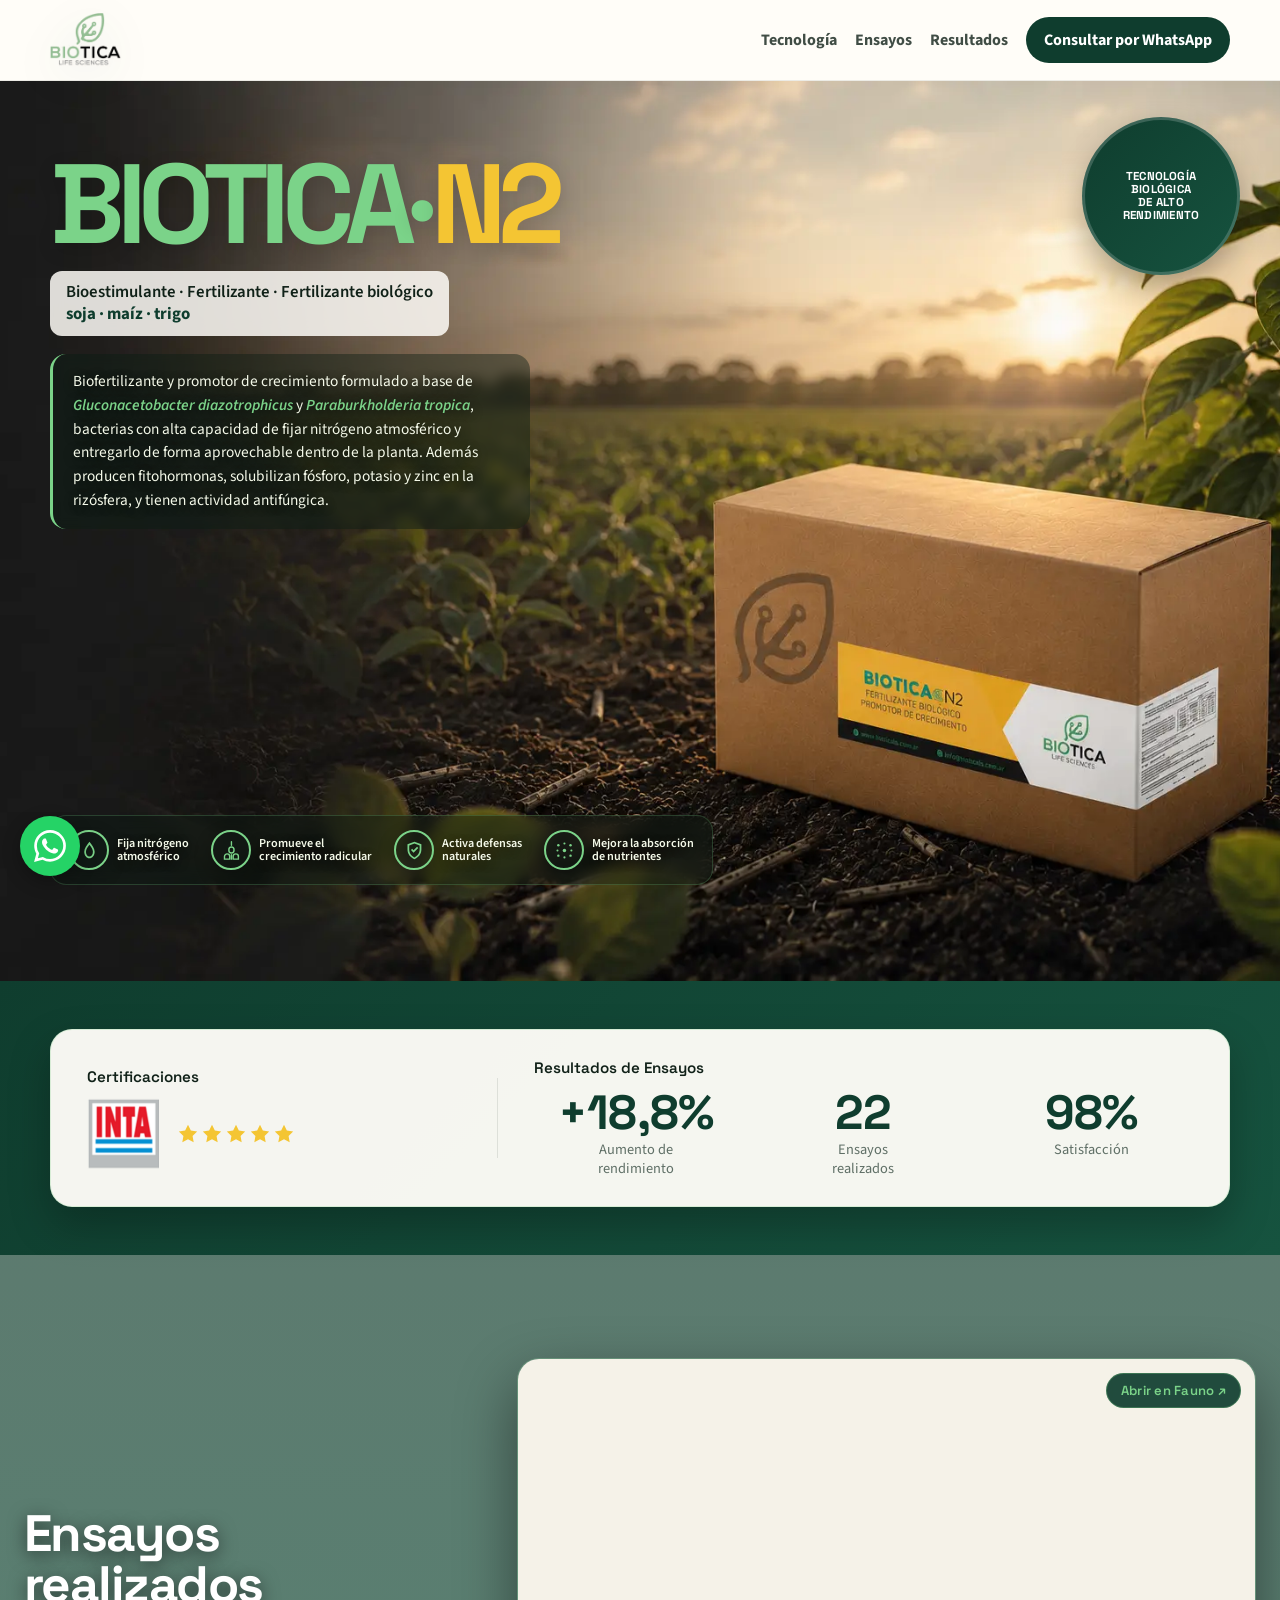
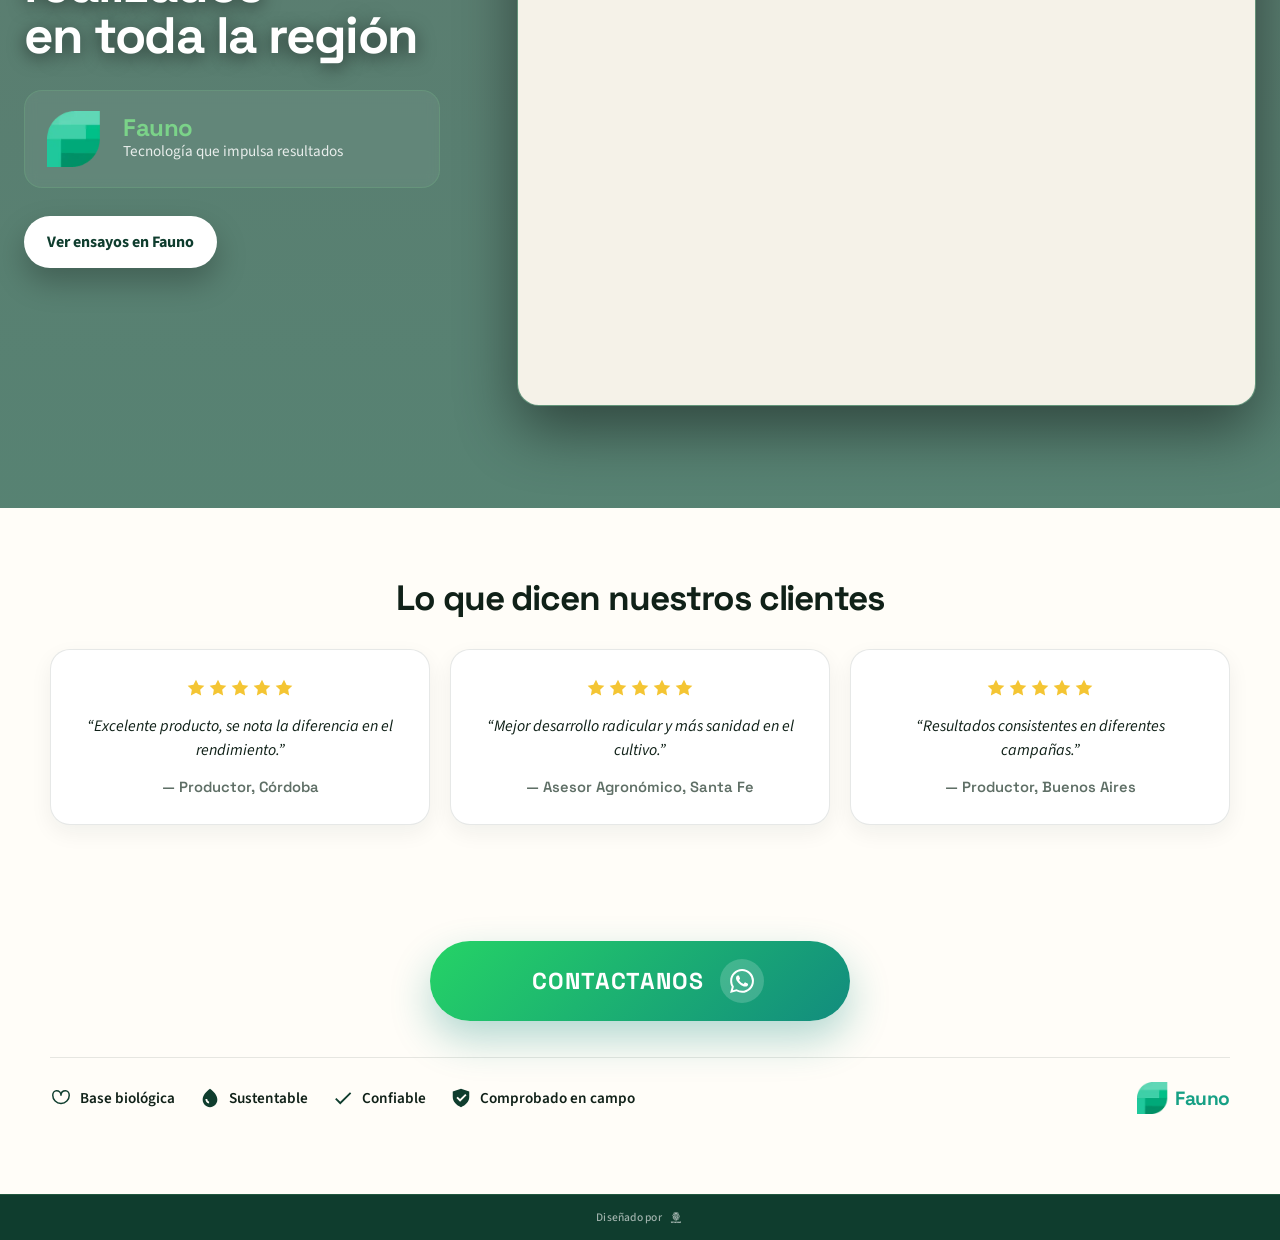
==== para-fauno/index.html @ 64ff9074 "add para-fauno: archivos listos para subir a apps/fenix-web/public/" ====
<!DOCTYPE html>
<html lang="es-AR">
<head>
  <meta charset="UTF-8" />
  <meta name="viewport" content="width=device-width, initial-scale=1, viewport-fit=cover" />
  <meta name="robots" content="index,follow" />
  <meta name="description" content="Biotica desarrolla bioinsumos para una agricultura sustentable. Conocé BIOTICA N2, su tecnología, formas de aplicación y cómo solicitar información según tu zona." />
  <meta name="theme-color" content="#0f3d2e" />
  <meta name="color-scheme" content="light" />
  <meta property="og:type" content="website" />
  <meta property="og:title" content="BIOTICA N2 | Biotica" />
  <meta property="og:description" content="Tecnología biológica basada en bacterias endófitas para mejorar la eficiencia de nitrógeno y el estado agronómico general de los cultivos." />
  <meta property="og:url" content="https://biotican2.com.ar/" />
  <meta property="og:site_name" content="Biotica" />
  <meta name="twitter:card" content="summary_large_image" />
  <title>BIOTICA N2 | Biotica</title>
  <link rel="canonical" href="https://biotican2.com.ar/" />
  <link rel="icon" href="BIOTICA.avif" type="image/avif" />
  <link rel="apple-touch-icon" href="BIOTICA.avif" />
  <link rel="preconnect" href="https://fonts.googleapis.com" />
  <link rel="preconnect" href="https://fonts.gstatic.com" crossorigin />
  <link href="https://fonts.googleapis.com/css2?family=Space+Grotesk:wght@500;700&family=Source+Sans+3:wght@400;600;700&display=swap" rel="stylesheet" />
  <link rel="stylesheet" href="assets/styles.css" />
  <script>
    window.BIOTICALS_TRACKING = {
      gtmId: "GTM-K7FF77QW",
      ga4Id: "G-HL3B2DJ2JB",
      googleAdsId: "",
      adsLeadLabel: "",
      whatsappNumber: "5491153358229"
    };
  </script>
  <script type="application/ld+json">
  {
    "@context": "https://schema.org",
    "@type": "Product",
    "name": "BIOTICA N2",
    "brand": { "@type": "Brand", "name": "Biotica" },
    "category": "Bioinsumo / Biofertilizante",
    "description": "Tecnología biológica basada en bacterias endófitas con capacidad de fijar nitrógeno atmosférico y mejorar el estado agronómico general de los cultivos.",
    "url": "https://biotican2.com.ar/",
    "manufacturer": { "@type": "Organization", "name": "Biotica", "url": "https://www.bioticals.com.ar/" }
  }
  </script>
</head>
<body>
  <header class="site-header">
    <div class="wrap topbar">
      <a class="brand" href="#top" aria-label="Biotica">
        <img class="brand-logo" src="BIOTICA.avif" alt="Biotica" />
      </a>
      <nav class="nav">
        <a href="#metricas">Tecnología</a>
        <a href="#ensayos-mapa">Ensayos</a>
        <a href="#resenas">Resultados</a>
        <a href="https://wa.me/5491153358229?text=Hola%20Biotica%2C%20quiero%20informaci%C3%B3n%20comercial%20de%20BIOTICA%20N2." class="nav-cta" target="_blank" rel="noopener" data-track-click="header_cta">Consultar por WhatsApp</a>
      </nav>
    </div>
  </header>

  <main id="top">

    <!-- ── 1. HERO — Producto ── -->
    <section class="hero" aria-label="BIOTICA N2">
      <span class="hero-badge" aria-hidden="true">
        <span class="hero-badge-text">Tecnología<br/>biológica<br/>de alto<br/>rendimiento</span>
      </span>
      <div class="wrap hero-overlay">
        <div class="hero-intro">
          <h1 class="hero-title"><span>BIOTICA</span><i aria-hidden="true">·</i><strong>N2</strong></h1>
          <p class="hero-tagline">Bioestimulante · Fertilizante · Fertilizante biológico<br/><span>soja · maíz · trigo</span></p>
          <p class="hero-desc">Biofertilizante y promotor de crecimiento formulado a base de <em>Gluconacetobacter diazotrophicus</em> y <em>Paraburkholderia tropica</em>, bacterias con alta capacidad de fijar nitrógeno atmosférico y entregarlo de forma aprovechable dentro de la planta. Además producen fitohormonas, solubilizan fósforo, potasio y zinc en la rizósfera, y tienen actividad antifúngica.</p>
        </div>
        <div class="hero-value-list" aria-label="Beneficios principales de BIOTICA N2">
          <div class="hero-value-item">
            <span class="hero-value-icon" aria-hidden="true">
              <svg viewBox="0 0 24 24" role="img" focusable="false">
                <path d="M12 2C9 6 6 9.5 6 13.5 6 17.6 8.7 21 12 21s6-3.4 6-7.5C18 9.5 15 6 12 2Zm0 17c-2.2 0-4-2-4-5.5C8 11 9.4 8.6 12 5.4c2.6 3.2 4 5.6 4 8.1 0 3.5-1.8 5.5-4 5.5Z"/>
              </svg>
            </span>
            <span>Fija nitrógeno<br/>atmosférico</span>
          </div>
          <div class="hero-value-item">
            <span class="hero-value-icon" aria-hidden="true">
              <svg viewBox="0 0 24 24" role="img" focusable="false">
                <path d="M12 2v4M12 8c-2 0-3 1.5-3 3.5S10 15 12 15s3-1.5 3-3.5S14 8 12 8Zm-5 8c-1.6 0-3 1.4-3 3v3h6v-3c0-1.6-1.4-3-3-3Zm10 0c-1.6 0-3 1.4-3 3v3h6v-3c0-1.6-1.4-3-3-3Zm-5 1v5" stroke="currentColor" stroke-width="1.6" stroke-linecap="round" fill="none"/>
              </svg>
            </span>
            <span>Promueve el<br/>crecimiento radicular</span>
          </div>
          <div class="hero-value-item">
            <span class="hero-value-icon" aria-hidden="true">
              <svg viewBox="0 0 24 24" role="img" focusable="false">
                <path d="M12 2 4 5v6c0 5 3.4 9.4 8 11 4.6-1.6 8-6 8-11V5l-8-3Zm0 2.1 6 2.3v4.6c0 3.9-2.5 7.6-6 9-3.5-1.4-6-5.1-6-9V6.4l6-2.3Zm-1 10.5-3-3 1.4-1.4 1.6 1.6 4-4 1.4 1.4-5.4 5.4Z"/>
              </svg>
            </span>
            <span>Activa defensas<br/>naturales</span>
          </div>
          <div class="hero-value-item">
            <span class="hero-value-icon" aria-hidden="true">
              <svg viewBox="0 0 24 24" role="img" focusable="false">
                <circle cx="12" cy="12" r="2" fill="currentColor"/>
                <circle cx="5" cy="6" r="1.4" fill="currentColor"/>
                <circle cx="19" cy="6" r="1.4" fill="currentColor"/>
                <circle cx="5" cy="18" r="1.4" fill="currentColor"/>
                <circle cx="19" cy="18" r="1.4" fill="currentColor"/>
                <circle cx="12" cy="4" r="1.2" fill="currentColor"/>
                <circle cx="12" cy="20" r="1.2" fill="currentColor"/>
                <circle cx="4" cy="12" r="1.2" fill="currentColor"/>
                <circle cx="20" cy="12" r="1.2" fill="currentColor"/>
              </svg>
            </span>
            <span>Mejora la absorción<br/>de nutrientes</span>
          </div>
        </div>
      </div>
    </section>

    <!-- ── 2. TRUST BAND — Certificaciones + Resultados ── -->
    <section id="metricas" class="trust-band-section">
      <div class="wrap">
        <div class="trust-band">
          <div class="trust-cert">
            <span class="trust-label">Certificaciones</span>
            <div class="trust-cert-row">
              <img class="trust-logo-inta" src="inta_logo.png" alt="INTA" width="88" height="88" />
              <span class="trust-stars" aria-label="5 estrellas">
                <svg viewBox="0 0 24 24" aria-hidden="true"><path d="M12 2l3.09 6.26L22 9.27l-5 4.87 1.18 6.88L12 17.77 5.82 21l1.18-6.88-5-4.87 6.91-1.01L12 2z"/></svg>
                <svg viewBox="0 0 24 24" aria-hidden="true"><path d="M12 2l3.09 6.26L22 9.27l-5 4.87 1.18 6.88L12 17.77 5.82 21l1.18-6.88-5-4.87 6.91-1.01L12 2z"/></svg>
                <svg viewBox="0 0 24 24" aria-hidden="true"><path d="M12 2l3.09 6.26L22 9.27l-5 4.87 1.18 6.88L12 17.77 5.82 21l1.18-6.88-5-4.87 6.91-1.01L12 2z"/></svg>
                <svg viewBox="0 0 24 24" aria-hidden="true"><path d="M12 2l3.09 6.26L22 9.27l-5 4.87 1.18 6.88L12 17.77 5.82 21l1.18-6.88-5-4.87 6.91-1.01L12 2z"/></svg>
                <svg viewBox="0 0 24 24" aria-hidden="true"><path d="M12 2l3.09 6.26L22 9.27l-5 4.87 1.18 6.88L12 17.77 5.82 21l1.18-6.88-5-4.87 6.91-1.01L12 2z"/></svg>
              </span>
            </div>
          </div>
          <div class="trust-divider" aria-hidden="true"></div>
          <div class="trust-results">
            <span class="trust-label">Resultados de Ensayos</span>
            <div class="trust-stats">
              <div class="trust-stat">
                <strong class="trust-stat-num">+18,8%</strong>
                <span class="trust-stat-desc">Aumento de<br/>rendimiento</span>
              </div>
              <div class="trust-stat">
                <strong class="trust-stat-num">22</strong>
                <span class="trust-stat-desc">Ensayos<br/>realizados</span>
              </div>
              <div class="trust-stat">
                <strong class="trust-stat-num">98%</strong>
                <span class="trust-stat-desc">Satisfacción</span>
              </div>
            </div>
          </div>
        </div>
      </div>
    </section>

    <!-- ── 3. ENSAYOS CON MAPA ── -->
    <section id="ensayos-mapa" class="section section-dark ensayos-section">
      <div class="wrap ensayos-layout">
        <div class="ensayos-copy">
          <h2 class="ensayos-headline">Ensayos realizados<br/>en toda la región</h2>
          <div class="fauno-block">
            <img class="fauno-logo-img" src="fauno_logo.webp" alt="Fauno" />
            <div class="fauno-block-text">
              <span class="fauno-text">Fauno</span>
              <p class="fauno-caption">Tecnología que impulsa resultados</p>
            </div>
          </div>
          <a href="https://fauno.ai/ensayos/?company=Biotica" class="button button-white" target="_blank" rel="noopener" data-track-click="map_fauno_cta">
            Ver ensayos en Fauno
          </a>
        </div>

        <div class="fauno-embed-wrap" aria-label="Mapa interactivo de ensayos verificados en Fauno">
          <iframe
            src="https://fauno.ai/ensayos/?company=Biotica"
            title="Ensayos verificados de Biotica en Fauno"
            loading="lazy"
            referrerpolicy="no-referrer-when-downgrade"
            allow="geolocation; clipboard-write"
          ></iframe>
          <a href="https://fauno.ai/ensayos/?company=Biotica" target="_blank" rel="noopener" class="fauno-embed-link" data-track-click="fauno_embed_open">Abrir en Fauno ↗</a>
        </div>
      </div>
    </section>

    <!-- ── 4. RESEÑAS ── -->
    <section id="resenas" class="section reviews-section">
      <div class="wrap">
        <div class="section-intro">
          <h2>Lo que dicen nuestros clientes</h2>
        </div>
        <div class="reviews-grid">
          <article class="review-card">
            <div class="review-stars" aria-label="5 estrellas">
              <svg viewBox="0 0 24 24" aria-hidden="true"><path d="M12 2l3.09 6.26L22 9.27l-5 4.87 1.18 6.88L12 17.77 5.82 21l1.18-6.88-5-4.87 6.91-1.01L12 2z"/></svg>
              <svg viewBox="0 0 24 24" aria-hidden="true"><path d="M12 2l3.09 6.26L22 9.27l-5 4.87 1.18 6.88L12 17.77 5.82 21l1.18-6.88-5-4.87 6.91-1.01L12 2z"/></svg>
              <svg viewBox="0 0 24 24" aria-hidden="true"><path d="M12 2l3.09 6.26L22 9.27l-5 4.87 1.18 6.88L12 17.77 5.82 21l1.18-6.88-5-4.87 6.91-1.01L12 2z"/></svg>
              <svg viewBox="0 0 24 24" aria-hidden="true"><path d="M12 2l3.09 6.26L22 9.27l-5 4.87 1.18 6.88L12 17.77 5.82 21l1.18-6.88-5-4.87 6.91-1.01L12 2z"/></svg>
              <svg viewBox="0 0 24 24" aria-hidden="true"><path d="M12 2l3.09 6.26L22 9.27l-5 4.87 1.18 6.88L12 17.77 5.82 21l1.18-6.88-5-4.87 6.91-1.01L12 2z"/></svg>
            </div>
            <p class="review-quote">“Excelente producto, se nota la diferencia en el rendimiento.”</p>
            <footer class="review-author">— Productor, Córdoba</footer>
          </article>
          <article class="review-card">
            <div class="review-stars" aria-label="5 estrellas">
              <svg viewBox="0 0 24 24" aria-hidden="true"><path d="M12 2l3.09 6.26L22 9.27l-5 4.87 1.18 6.88L12 17.77 5.82 21l1.18-6.88-5-4.87 6.91-1.01L12 2z"/></svg>
              <svg viewBox="0 0 24 24" aria-hidden="true"><path d="M12 2l3.09 6.26L22 9.27l-5 4.87 1.18 6.88L12 17.77 5.82 21l1.18-6.88-5-4.87 6.91-1.01L12 2z"/></svg>
              <svg viewBox="0 0 24 24" aria-hidden="true"><path d="M12 2l3.09 6.26L22 9.27l-5 4.87 1.18 6.88L12 17.77 5.82 21l1.18-6.88-5-4.87 6.91-1.01L12 2z"/></svg>
              <svg viewBox="0 0 24 24" aria-hidden="true"><path d="M12 2l3.09 6.26L22 9.27l-5 4.87 1.18 6.88L12 17.77 5.82 21l1.18-6.88-5-4.87 6.91-1.01L12 2z"/></svg>
              <svg viewBox="0 0 24 24" aria-hidden="true"><path d="M12 2l3.09 6.26L22 9.27l-5 4.87 1.18 6.88L12 17.77 5.82 21l1.18-6.88-5-4.87 6.91-1.01L12 2z"/></svg>
            </div>
            <p class="review-quote">“Mejor desarrollo radicular y más sanidad en el cultivo.”</p>
            <footer class="review-author">— Asesor Agronómico, Santa Fe</footer>
          </article>
          <article class="review-card">
            <div class="review-stars" aria-label="5 estrellas">
              <svg viewBox="0 0 24 24" aria-hidden="true"><path d="M12 2l3.09 6.26L22 9.27l-5 4.87 1.18 6.88L12 17.77 5.82 21l1.18-6.88-5-4.87 6.91-1.01L12 2z"/></svg>
              <svg viewBox="0 0 24 24" aria-hidden="true"><path d="M12 2l3.09 6.26L22 9.27l-5 4.87 1.18 6.88L12 17.77 5.82 21l1.18-6.88-5-4.87 6.91-1.01L12 2z"/></svg>
              <svg viewBox="0 0 24 24" aria-hidden="true"><path d="M12 2l3.09 6.26L22 9.27l-5 4.87 1.18 6.88L12 17.77 5.82 21l1.18-6.88-5-4.87 6.91-1.01L12 2z"/></svg>
              <svg viewBox="0 0 24 24" aria-hidden="true"><path d="M12 2l3.09 6.26L22 9.27l-5 4.87 1.18 6.88L12 17.77 5.82 21l1.18-6.88-5-4.87 6.91-1.01L12 2z"/></svg>
              <svg viewBox="0 0 24 24" aria-hidden="true"><path d="M12 2l3.09 6.26L22 9.27l-5 4.87 1.18 6.88L12 17.77 5.82 21l1.18-6.88-5-4.87 6.91-1.01L12 2z"/></svg>
            </div>
            <p class="review-quote">“Resultados consistentes en diferentes campañas.”</p>
            <footer class="review-author">— Productor, Buenos Aires</footer>
          </article>
        </div>
      </div>
    </section>

    <!-- ── 5. CTA + Trust Footer ── -->
    <section class="section contact-section">
      <div class="wrap contact-inner">
        <a href="https://wa.me/5491153358229?text=Hola%20Biotica%2C%20quiero%20informaci%C3%B3n%20comercial%20de%20BIOTICA%20N2." class="button-contactanos" target="_blank" rel="noopener" data-track-click="footer_wa_cta">
          <span>CONTACTANOS</span>
          <span class="button-wa-circle" aria-hidden="true">
            <svg xmlns="http://www.w3.org/2000/svg" viewBox="0 0 24 24"><path d="M17.472 14.382c-.297-.149-1.758-.867-2.03-.967-.273-.099-.471-.148-.67.15-.197.297-.767.966-.94 1.164-.173.199-.347.223-.644.075-.297-.15-1.255-.463-2.39-1.475-.883-.788-1.48-1.761-1.653-2.059-.173-.297-.018-.458.13-.606.134-.133.298-.347.446-.52.149-.174.198-.298.298-.497.099-.198.05-.371-.025-.52-.075-.149-.669-1.612-.916-2.207-.242-.579-.487-.5-.669-.51-.173-.008-.371-.01-.57-.01-.198 0-.52.074-.792.372-.272.297-1.04 1.016-1.04 2.479 0 1.462 1.065 2.875 1.213 3.074.149.198 2.096 3.2 5.077 4.487.709.306 1.262.489 1.694.625.712.227 1.36.195 1.871.118.571-.085 1.758-.719 2.006-1.413.248-.694.248-1.289.173-1.413-.074-.124-.272-.198-.57-.347m-5.421 7.403h-.004a9.87 9.87 0 01-5.031-1.378l-.361-.214-3.741.982.998-3.648-.235-.374a9.86 9.86 0 01-1.51-5.26c.001-5.45 4.436-9.884 9.888-9.884 2.64 0 5.122 1.03 6.988 2.898a9.825 9.825 0 012.893 6.994c-.003 5.45-4.437 9.884-9.885 9.884m8.413-18.297A11.815 11.815 0 0012.05 0C5.495 0 .16 5.335.157 11.892c0 2.096.547 4.142 1.588 5.945L.057 24l6.305-1.654a11.882 11.882 0 005.683 1.448h.005c6.554 0 11.89-5.335 11.893-11.893a11.821 11.821 0 00-3.48-8.413Z"/></svg>
          </span>
        </a>
        <div class="trust-tags-row">
          <div class="trust-tag">
            <svg viewBox="0 0 24 24" aria-hidden="true"><path d="M17 4c-3 0-5 2-5 5 0-3-2-5-5-5-2 0-4 2-4 5 0 5 4 9 9 9s9-4 9-9c0-3-2-5-4-5Z" fill="none" stroke="currentColor" stroke-width="1.6" stroke-linejoin="round"/></svg>
            <span>Base biológica</span>
          </div>
          <div class="trust-tag">
            <svg viewBox="0 0 24 24" aria-hidden="true"><path d="M12 2C8 5 4 9 4 14c0 4.4 3.6 8 8 8s8-3.6 8-8c0-5-4-9-8-12Zm-1 16c-2.5-.5-4-2.5-4-5h2c0 1.5 1 2.5 2 3v2Z" fill="currentColor"/></svg>
            <span>Sustentable</span>
          </div>
          <div class="trust-tag">
            <svg viewBox="0 0 24 24" aria-hidden="true"><path d="M9 16.2 4.8 12l-1.4 1.4L9 19 21 7l-1.4-1.4L9 16.2Z" fill="currentColor"/></svg>
            <span>Confiable</span>
          </div>
          <div class="trust-tag">
            <svg viewBox="0 0 24 24" aria-hidden="true"><path d="M12 2 3 5v6c0 5 4 9 9 11 5-2 9-6 9-11V5l-9-3Zm-1 14-4-4 1.4-1.4 2.6 2.6 5.6-5.6L18 9l-7 7Z" fill="currentColor"/></svg>
            <span>Comprobado en campo</span>
          </div>
          <a href="https://fauno.ai/ensayos/?company=Biotica" class="trust-fauno" target="_blank" rel="noopener" aria-label="Fauno">
            <img src="fauno_logo.webp" alt="Fauno" />
            <span>Fauno</span>
          </a>
        </div>
      </div>
    </section>

  </main>

  <footer class="site-footer">
    <div class="wrap site-footer-inner">
      <a class="footer-credit" href="https://umanoai.com.ar" target="_blank" rel="noopener" data-track-click="footer_umanoai_credit">
        <span class="footer-credit-text">Diseñado por</span>
        <img src="umanoai.png" alt="UmanoAI" class="footer-credit-logo" />
      </a>
    </div>
  </footer>

  <a class="sticky-mobile-cta" href="https://wa.me/5491153358229?text=Hola%20Biotica%2C%20quiero%20informaci%C3%B3n%20comercial%20de%20BIOTICA%20N2." target="_blank" rel="noopener" data-track-click="sticky_mobile_cta">
    <svg xmlns="http://www.w3.org/2000/svg" viewBox="0 0 24 24" aria-hidden="true"><path d="M17.472 14.382c-.297-.149-1.758-.867-2.03-.967-.273-.099-.471-.148-.67.15-.197.297-.767.966-.94 1.164-.173.199-.347.223-.644.075-.297-.15-1.255-.463-2.39-1.475-.883-.788-1.48-1.761-1.653-2.059-.173-.297-.018-.458.13-.606.134-.133.298-.347.446-.52.149-.174.198-.298.298-.497.099-.198.05-.371-.025-.52-.075-.149-.669-1.612-.916-2.207-.242-.579-.487-.5-.669-.51-.173-.008-.371-.01-.57-.01-.198 0-.52.074-.792.372-.272.297-1.04 1.016-1.04 2.479 0 1.462 1.065 2.875 1.213 3.074.149.198 2.096 3.2 5.077 4.487.709.306 1.262.489 1.694.625.712.227 1.36.195 1.871.118.571-.085 1.758-.719 2.006-1.413.248-.694.248-1.289.173-1.413-.074-.124-.272-.198-.57-.347m-5.421 7.403h-.004a9.87 9.87 0 01-5.031-1.378l-.361-.214-3.741.982.998-3.648-.235-.374a9.86 9.86 0 01-1.51-5.26c.001-5.45 4.436-9.884 9.888-9.884 2.64 0 5.122 1.03 6.988 2.898a9.825 9.825 0 012.893 6.994c-.003 5.45-4.437 9.884-9.885 9.884m8.413-18.297A11.815 11.815 0 0012.05 0C5.495 0 .16 5.335.157 11.892c0 2.096.547 4.142 1.588 5.945L.057 24l6.305-1.654a11.882 11.882 0 005.683 1.448h.005c6.554 0 11.89-5.335 11.893-11.893a11.821 11.821 0 00-3.48-8.413Z"/></svg>
    Consultar por WhatsApp
  </a>

  <a class="wa-bubble" href="https://wa.me/5491153358229?text=Hola%20Biotica%2C%20quiero%20informaci%C3%B3n%20comercial%20de%20BIOTICA%20N2." target="_blank" rel="noopener" aria-label="Contactar por WhatsApp" data-track-click="floating_whatsapp_cta">
    <svg xmlns="http://www.w3.org/2000/svg" viewBox="0 0 24 24" aria-hidden="true"><path d="M17.472 14.382c-.297-.149-1.758-.867-2.03-.967-.273-.099-.471-.148-.67.15-.197.297-.767.966-.94 1.164-.173.199-.347.223-.644.075-.297-.15-1.255-.463-2.39-1.475-.883-.788-1.48-1.761-1.653-2.059-.173-.297-.018-.458.13-.606.134-.133.298-.347.446-.52.149-.174.198-.298.298-.497.099-.198.05-.371-.025-.52-.075-.149-.669-1.612-.916-2.207-.242-.579-.487-.5-.669-.51-.173-.008-.371-.01-.57-.01-.198 0-.52.074-.792.372-.272.297-1.04 1.016-1.04 2.479 0 1.462 1.065 2.875 1.213 3.074.149.198 2.096 3.2 5.077 4.487.709.306 1.262.489 1.694.625.712.227 1.36.195 1.871.118.571-.085 1.758-.719 2.006-1.413.248-.694.248-1.289.173-1.413-.074-.124-.272-.198-.57-.347m-5.421 7.403h-.004a9.87 9.87 0 01-5.031-1.378l-.361-.214-3.741.982.998-3.648-.235-.374a9.86 9.86 0 01-1.51-5.26c.001-5.45 4.436-9.884 9.888-9.884 2.64 0 5.122 1.03 6.988 2.898a9.825 9.825 0 012.893 6.994c-.003 5.45-4.437 9.884-9.885 9.884m8.413-18.297A11.815 11.815 0 0012.05 0C5.495 0 .16 5.335.157 11.892c0 2.096.547 4.142 1.588 5.945L.057 24l6.305-1.654a11.882 11.882 0 005.683 1.448h.005c6.554 0 11.89-5.335 11.893-11.893a11.821 11.821 0 00-3.48-8.413Z"/></svg>
  </a>

  <script src="assets/site.js"></script>
</body>
</html>
---- para-fauno/assets/styles.css ----
:root {
  --forest: #0f3d2e;
  --forest-soft: #16533f;
  --mint: #7bd389;
  --mint-soft: #dff6df;
  --ink: #102118;
  --muted: #5f6f66;
  --sand: #f5f2e8;
  --paper: #fffdf8;
  --line: rgba(16, 33, 24, 0.1);
  --shadow: 0 20px 60px rgba(12, 42, 28, 0.14);
  --radius: 24px;
  --max: 1180px;
}

* {
  box-sizing: border-box;
}

html {
  scroll-behavior: smooth;
}

body {
  margin: 0;
  color: var(--ink);
  font-family: "Source Sans 3", system-ui, sans-serif;
  background: var(--paper);
}

a {
  color: inherit;
  text-decoration: none;
}

.wrap {
  width: min(calc(100% - 32px), var(--max));
  margin: 0 auto;
}

.site-header {
  position: sticky;
  top: 0;
  z-index: 50;
  backdrop-filter: blur(18px);
  background: rgba(255, 253, 248, 0.82);
  border-bottom: 1px solid rgba(16, 33, 24, 0.08);
}

.topbar {
  min-height: 80px;
  display: flex;
  align-items: center;
  justify-content: space-between;
  gap: 24px;
}

.brand {
  display: inline-flex;
  align-items: center;
  flex-shrink: 0;
}

.brand-logo {
  display: block;
  width: auto;
  height: 54px;
  object-fit: contain;
  filter: drop-shadow(0 10px 22px rgba(15, 61, 46, 0.14));
}

.nav {
  display: flex;
  align-items: center;
  gap: 18px;
  font-weight: 700;
}

.nav a {
  color: rgba(16, 33, 24, 0.8);
}

.nav-cta {
  padding: 12px 18px;
  border-radius: 999px;
  background: var(--forest);
  color: white !important;
}

.hero {
  min-height: 100svh;
  background: url("../fondo.webp") center center / cover no-repeat;
  position: relative;
  display: flex;
  align-items: stretch;
  overflow: hidden;
}

.hero-overlay {
  min-height: inherit;
  display: flex;
  flex-direction: column;
  justify-content: space-between;
  gap: clamp(28px, 5vw, 56px);
  padding-block: clamp(34px, 7vw, 76px) clamp(48px, 8vw, 96px);
}

.hero-intro {
  max-width: 640px;
  display: flex;
  flex-direction: column;
  gap: 18px;
}

.hero-tagline {
  margin: 0;
  color: var(--ink);
  font: 600 1.05rem "Source Sans 3", sans-serif;
  background: rgba(255, 253, 248, 0.85);
  padding: 10px 16px;
  border-radius: 12px;
  align-self: flex-start;
  backdrop-filter: blur(8px);
  line-height: 1.35;
}

.hero-tagline span {
  font-weight: 700;
  color: var(--forest);
}

.hero-desc {
  margin: 0;
  color: #f4f9e9;
  font-size: clamp(0.95rem, 1.2vw, 1.05rem);
  line-height: 1.55;
  text-shadow: 0 2px 10px rgba(0, 0, 0, 0.55);
  max-width: 60ch;
  background: rgba(10, 29, 20, 0.42);
  padding: 16px 20px;
  border-radius: 16px;
  border-left: 3px solid var(--mint);
  backdrop-filter: blur(6px);
}

.hero-desc em {
  color: var(--mint);
  font-style: italic;
  font-weight: 600;
}

.hero-badge {
  position: absolute;
  top: clamp(16px, 4vw, 36px);
  right: clamp(16px, 4vw, 40px);
  z-index: 5;
  display: inline-grid;
  place-items: center;
  width: clamp(110px, 13vw, 158px);
  height: clamp(110px, 13vw, 158px);
  border-radius: 999px;
  background: linear-gradient(135deg, var(--forest) 0%, var(--forest-soft) 100%);
  color: white;
  box-shadow: 0 14px 30px rgba(0, 0, 0, 0.3), inset 0 0 0 3px rgba(255, 255, 255, 0.18);
  text-align: center;
  font: 700 clamp(0.7rem, 0.9vw, 0.88rem) "Space Grotesk", sans-serif;
  line-height: 1.15;
  letter-spacing: 0.02em;
  text-transform: uppercase;
  padding: 12px;
}

.hero-badge-text { display: inline-block; }

.hero-title {
  margin: 0;
  max-width: none;
  font-size: clamp(3rem, 8.8vw, 8.8rem);
  line-height: 0.85;
  letter-spacing: -0.075em;
  text-transform: uppercase;
  text-shadow: 0 6px 20px rgba(0, 0, 0, 0.16);
}

.hero-title span {
  color: var(--mint);
}

.hero-title i {
  color: var(--mint);
  font-style: normal;
  margin-inline: 0.02em 0.04em;
}

.hero-title strong {
  color: #f4c533;
  font-weight: 700;
}

.hero-value-list {
  display: flex;
  flex-wrap: wrap;
  gap: clamp(12px, 2vw, 22px);
  align-items: center;
  background: rgba(10, 29, 20, 0.34);
  padding: 14px 18px;
  border-radius: 16px;
  backdrop-filter: blur(8px);
  border: 1px solid rgba(123, 211, 137, 0.22);
  align-self: flex-start;
  max-width: 100%;
}

.hero-value-item {
  display: inline-flex;
  align-items: center;
  gap: 8px;
  color: #f4f9e9;
  font-size: clamp(0.74rem, 0.95vw, 0.92rem);
  font-weight: 600;
  line-height: 1.1;
  text-shadow: 0 3px 12px rgba(0, 0, 0, 0.38);
}

.hero-value-icon {
  width: clamp(30px, 3.2vw, 40px);
  height: clamp(30px, 3.2vw, 40px);
  display: inline-grid;
  place-items: center;
  flex: 0 0 auto;
  border: 2px solid var(--mint);
  border-radius: 999px;
  color: var(--mint);
  background: rgba(10, 29, 20, 0.2);
  box-shadow: 0 6px 18px rgba(0, 0, 0, 0.22);
}

.hero-value-icon svg {
  width: 58%;
  height: 58%;
  fill: currentColor;
}

.hero-grid {
  display: grid;
  grid-template-columns: minmax(0, 1.15fr) minmax(320px, 0.85fr);
  gap: 28px;
  align-items: start;
}

.hero-copy,
.info-card,
.step-card,
.feature-panel,
.thank-you-card {
  border: 1px solid var(--line);
  box-shadow: var(--shadow);
}

.hero-copy {
  padding: 34px;
  border-radius: 36px;
  background:
    linear-gradient(180deg, rgba(255, 255, 255, 0.9), rgba(255, 249, 235, 0.98)),
    linear-gradient(135deg, rgba(123, 211, 137, 0.16), transparent 45%);
}

.eyebrow,
.mini-kicker,
.card-badge {
  display: inline-flex;
  align-items: center;
  gap: 8px;
  font-size: 0.78rem;
  font-weight: 700;
  text-transform: uppercase;
  letter-spacing: 0.12em;
}

.eyebrow,
.mini-kicker {
  color: var(--forest-soft);
}

.card-badge {
  color: #193c2e;
  background: var(--mint-soft);
  padding: 8px 12px;
  border-radius: 999px;
}

h1,
h2,
h3 {
  margin: 0;
  font-family: "Space Grotesk", system-ui, sans-serif;
  letter-spacing: -0.03em;
}

h1 {
  margin-top: 18px;
  font-size: clamp(2.6rem, 7vw, 5.4rem);
  line-height: 0.95;
  max-width: 12ch;
}

h1 span {
  color: var(--forest-soft);
}

.hero-lead,
.section-intro p,
.info-card p,
.feature-panel p,
.step-card p,
.faq-list p,
.thank-you-card p {
  color: var(--muted);
  line-height: 1.55;
  font-size: 1.05rem;
}

.hero-lead {
  margin: 22px 0 0;
  max-width: 58ch;
  font-size: 1.18rem;
}

.hero-proof {
  display: grid;
  grid-template-columns: repeat(3, minmax(0, 1fr));
  gap: 14px;
  margin: 28px 0;
}

.hero-proof div {
  padding: 18px;
  border-radius: 24px;
  background: rgba(255, 255, 255, 0.7);
  border: 1px solid rgba(16, 33, 24, 0.08);
}

.hero-proof strong {
  display: block;
  margin-bottom: 6px;
  font: 700 1.6rem "Space Grotesk", sans-serif;
}

.hero-proof span {
  color: var(--muted);
  font-size: 0.95rem;
  line-height: 1.35;
}

.hero-actions,
.cta-band-actions {
  display: flex;
  flex-wrap: wrap;
  gap: 14px;
}

.button {
  display: inline-flex;
  align-items: center;
  justify-content: center;
  min-height: 52px;
  padding: 0 22px;
  border-radius: 999px;
  border: 1px solid transparent;
  font-weight: 700;
  font-size: 1rem;
  transition: transform 0.16s ease, box-shadow 0.16s ease, background 0.16s ease;
}

.button:hover,
.sticky-mobile-cta:hover {
  transform: translateY(-1px);
}

.button-primary {
  background: var(--forest);
  color: white;
  box-shadow: 0 12px 30px rgba(15, 61, 46, 0.22);
}

.button-secondary {
  background: rgba(255, 255, 255, 0.72);
  border-color: rgba(16, 33, 24, 0.14);
}

.button-block {
  width: 100%;
}

.hero-bullets,
.check-list {
  margin: 22px 0 0;
  padding: 0;
  list-style: none;
  display: grid;
  gap: 10px;
}

.hero-bullets li,
.check-list li {
  position: relative;
  padding-left: 28px;
  color: var(--muted);
  line-height: 1.45;
}

.hero-bullets li::before,
.check-list li::before {
  content: "";
  position: absolute;
  left: 0;
  top: 0.5em;
  width: 11px;
  height: 11px;
  border-radius: 999px;
  background: var(--mint);
  box-shadow: 0 0 0 6px rgba(123, 211, 137, 0.18);
}

.hero-features {
  display: grid;
  grid-template-columns: repeat(4, minmax(0, 1fr));
  gap: 14px;
  margin-top: 28px;
}

.hero-feature {
  display: flex;
  flex-direction: column;
  align-items: center;
  gap: 10px;
  padding: 18px 14px;
  border-radius: 22px;
  background: rgba(255, 255, 255, 0.78);
  border: 1px solid rgba(16, 33, 24, 0.08);
  text-align: center;
  font-size: 0.9rem;
  font-weight: 600;
  color: var(--ink);
  backdrop-filter: blur(8px);
}

.hero-feature-icon {
  width: 48px;
  height: 48px;
  border-radius: 50%;
  background: var(--mint-soft);
  display: flex;
  align-items: center;
  justify-content: center;
  flex-shrink: 0;
}

.hero-feature-icon svg {
  width: 24px;
  height: 24px;
  fill: var(--forest);
}


.feature-product-image {
  width: 100%;
  max-width: 180px;
  display: block;
  margin: 0 0 16px;
  object-fit: contain;
  filter: drop-shadow(0 16px 24px rgba(15, 61, 46, 0.16));
}

.hero-subtitle {
  margin: 10px 0 0;
  font-size: 1.05rem;
  color: var(--muted);
  line-height: 1.5;
}

.hero-wa-panel {
  position: sticky;
  top: 104px;
  padding: 28px 24px 24px;
  border-radius: 32px;
  background: rgba(255, 255, 255, 0.82);
  backdrop-filter: blur(12px);
  color: var(--ink);
  border: 1px solid rgba(255, 255, 255, 0.7);
  box-shadow: 0 20px 60px rgba(12, 42, 28, 0.14);
  display: flex;
  flex-direction: column;
  align-items: center;
  text-align: center;
  gap: 0;
}

.tech-badge {
  display: flex;
  flex-direction: column;
  align-items: center;
  justify-content: center;
  gap: 2px;
  width: 96px;
  height: 96px;
  border-radius: 50%;
  background: var(--forest);
  color: white;
  font-family: "Space Grotesk", sans-serif;
  font-size: 0.6rem;
  font-weight: 700;
  letter-spacing: 0.06em;
  text-transform: uppercase;
  text-align: center;
  padding: 10px;
  margin-left: auto;
  align-self: flex-end;
  box-shadow: 0 4px 16px rgba(15, 61, 46, 0.35);
}

.tech-badge svg {
  width: 18px;
  height: 18px;
  fill: var(--mint);
  margin-bottom: 3px;
}

.wa-panel-product-img {
  display: block;
  width: 200px;
  margin: 10px auto 18px;
  object-fit: contain;
  filter: drop-shadow(0 20px 30px rgba(15, 61, 46, 0.22));
}

.button-wa {
  background: #25D366;
  color: white !important;
  box-shadow: 0 12px 30px rgba(37, 211, 102, 0.35);
  gap: 10px;
}

.button-wa svg {
  width: 20px;
  height: 20px;
  fill: white;
  flex-shrink: 0;
}

.button-wa:hover {
  background: #1ebe5a;
}

.wa-bubble {
  position: fixed;
  left: 20px;
  bottom: 24px;
  z-index: 1000;
  width: 60px;
  height: 60px;
  background: #25D366;
  border-radius: 50%;
  display: flex;
  align-items: center;
  justify-content: center;
  box-shadow: 0 6px 18px rgba(0, 0, 0, 0.3);
  transition: transform 0.15s;
}

.wa-bubble:hover {
  transform: scale(1.07);
}

.wa-bubble svg {
  width: 32px;
  height: 32px;
  fill: white;
}

.logos-strip {
  padding: 14px 0 28px;
}

.logos-grid {
  display: grid;
  grid-template-columns: repeat(4, minmax(0, 1fr));
  gap: 12px;
}

.logos-grid span {
  display: grid;
  place-items: center;
  min-height: 82px;
  padding: 14px 18px;
  text-align: center;
  background: rgba(255, 255, 255, 0.72);
  border: 1px solid var(--line);
  border-radius: 22px;
  color: var(--muted);
  font-weight: 700;
}

.validation-grid {
  display: grid;
  grid-template-columns: minmax(0, 1fr) minmax(320px, 0.92fr);
  gap: 24px;
  align-items: center;
}

.validation-copy,
.validation-media {
  padding: 26px;
  border-radius: 30px;
  background: rgba(255, 255, 255, 0.84);
  border: 1px solid var(--line);
  box-shadow: var(--shadow);
}

.validation-copy h2 {
  margin-top: 12px;
  font-size: clamp(2rem, 3.8vw, 3rem);
  line-height: 1;
}

.validation-copy p {
  color: var(--muted);
  line-height: 1.55;
  font-size: 1.08rem;
}

.validation-shot {
  width: 100%;
  display: block;
  border-radius: 22px;
  border: 1px solid rgba(16, 33, 24, 0.08);
}

.validation-shot-link {
  display: block;
}

.validation-mini-cards {
  margin-top: 16px;
  display: grid;
  gap: 12px;
}

.validation-mini-card {
  display: grid;
  grid-template-columns: 64px minmax(0, 1fr);
  gap: 14px;
  align-items: center;
  padding: 16px;
  border-radius: 22px;
  background: linear-gradient(180deg, rgba(15, 61, 46, 0.08), rgba(123, 211, 137, 0.14));
  color: inherit;
  text-decoration: none;
  border: 1px solid transparent;
  transition: border-color 0.2s ease, transform 0.2s ease;
}

.validation-mini-card:hover {
  border-color: rgba(15, 61, 46, 0.24);
  transform: translateY(-1px);
}

.validation-mini-card img {
  width: 64px;
  height: 64px;
  object-fit: contain;
  border-radius: 16px;
  background: white;
  padding: 8px;
}

.validation-mini-card strong {
  display: block;
  font-family: "Space Grotesk", system-ui, sans-serif;
  margin-bottom: 4px;
}

.validation-mini-card span {
  color: var(--muted);
  line-height: 1.4;
}

.section {
  padding: 72px 0;
}

.section-alt {
  background: rgba(255, 255, 255, 0.55);
  border-block: 1px solid rgba(16, 33, 24, 0.08);
}

.section-dark {
  background: linear-gradient(180deg, #103426 0%, #0f2d22 100%);
  color: white;
}

.section-dark .eyebrow,
.section-dark h2,
.section-dark summary {
  color: white;
}

.section-dark .faq-list p,
.section-dark .section-intro p {
  color: rgba(255, 255, 255, 0.74);
}

.section-intro {
  max-width: 760px;
  margin: 0 auto 34px;
  text-align: center;
}

.section-intro-left {
  text-align: left;
  margin-left: 0;
}

.section-intro h2 {
  margin-top: 12px;
  font-size: clamp(2rem, 4vw, 3.35rem);
  line-height: 1;
}

.cards-grid,
.process-grid {
  display: grid;
  grid-template-columns: repeat(4, minmax(0, 1fr));
  gap: 18px;
}

.info-card,
.step-card,
.feature-panel {
  padding: 24px;
  border-radius: 26px;
  background: rgba(255, 255, 255, 0.82);
}

.info-card h3,
.step-card h3,
.feature-panel h3 {
  margin-bottom: 10px;
  font-size: 1.35rem;
}

.feature-layout {
  display: grid;
  grid-template-columns: minmax(0, 1.1fr) minmax(300px, 0.9fr);
  gap: 22px;
  align-items: center;
}

.process-grid {
  align-items: start;
}

.step-card span {
  display: inline-grid;
  place-items: center;
  width: 42px;
  height: 42px;
  border-radius: 14px;
  background: var(--mint-soft);
  color: var(--forest);
  font-family: "Space Grotesk", sans-serif;
  font-weight: 700;
  margin-bottom: 14px;
}

.faq-wrap {
  display: grid;
  gap: 24px;
}

.faq-list {
  display: grid;
  gap: 12px;
}

.faq-list details {
  padding: 20px 22px;
  border-radius: 20px;
  border: 1px solid rgba(255, 255, 255, 0.1);
  background: rgba(255, 255, 255, 0.04);
}

.faq-list summary {
  cursor: pointer;
  font: 700 1.08rem "Space Grotesk", sans-serif;
}

.faq-list p {
  margin: 12px 0 0;
}

.cta-band {
  padding-bottom: 112px;
}

.cta-band-inner {
  display: flex;
  align-items: center;
  justify-content: space-between;
  gap: 24px;
  padding: 32px;
  border-radius: 30px;
  background: linear-gradient(135deg, rgba(15, 61, 46, 0.92), rgba(123, 211, 137, 0.92));
  color: white;
  box-shadow: var(--shadow);
}

.cta-band-inner h2 {
  margin-top: 10px;
  max-width: 17ch;
  font-size: clamp(1.9rem, 3.4vw, 3.1rem);
  line-height: 0.98;
}

.sticky-mobile-cta {
  display: none;
}

.thank-you-body {
  min-height: 100vh;
  display: grid;
  place-items: center;
}

.thank-you-shell {
  width: min(calc(100% - 32px), 760px);
}

.thank-you-card {
  padding: 36px;
  border-radius: 36px;
  background: rgba(255, 255, 255, 0.9);
}

.thank-you-card h1 {
  margin: 12px 0 16px;
  max-width: none;
  font-size: clamp(2rem, 5vw, 3.8rem);
}

/* ── Ensayos / Argentina map ── */

.ensayos-section {
  padding-block: clamp(72px, 8vw, 120px);
  background:
    linear-gradient(180deg, rgba(15, 61, 46, 0.68) 0%, rgba(22, 83, 63, 0.72) 100%),
    url("../maiz.webp") center center / cover no-repeat fixed;
}

.ensayos-layout {
  width: min(calc(100% - 48px), 1500px);
  display: grid;
  grid-template-columns: minmax(300px, 0.72fr) minmax(620px, 1.28fr);
  gap: clamp(44px, 6vw, 92px);
  align-items: center;
}

.ensayos-copy {
  max-width: 720px;
}

.ensayos-copy h2 {
  margin-top: 12px;
  font-size: clamp(2rem, 4vw, 3.2rem);
  line-height: 1;
}

.ensayos-copy > p {
  margin: 18px 0 28px;
  color: rgba(255,255,255,0.74);
  max-width: 52ch;
  font-size: 1.05rem;
  line-height: 1.55;
}

.link-mint {
  color: var(--mint);
  text-decoration: underline;
  text-underline-offset: 3px;
  text-decoration-color: rgba(123,211,137,0.35);
}

.ensayos-stats {
  display: grid;
  grid-template-columns: repeat(4, minmax(0, 1fr));
  gap: 10px;
  margin-bottom: 26px;
}

.ensayos-stats div {
  padding: 14px 10px;
  border-radius: 16px;
  background: rgba(255,255,255,0.05);
  border: 1px solid rgba(255,255,255,0.1);
  text-align: center;
}

.ensayos-stats strong {
  display: block;
  font: 700 1.75rem "Space Grotesk", sans-serif;
  color: var(--mint);
  line-height: 1;
  margin-bottom: 5px;
}

.ensayos-stats span {
  color: rgba(255,255,255,0.55);
  font-size: 0.82rem;
  text-transform: uppercase;
  letter-spacing: 0.06em;
}

.ensayos-legend-row {
  display: flex;
  align-items: center;
  gap: 6px;
  margin: 0 0 26px;
  font-size: 0.88rem;
  color: rgba(255,255,255,0.55);
}

.dot-sample {
  display: inline-block;
  width: 9px;
  height: 9px;
  border-radius: 50%;
  background: rgba(123,211,137,0.45);
  flex-shrink: 0;
}

.dot-sample-active {
  background: var(--mint);
  box-shadow: 0 0 0 3px rgba(123,211,137,0.2);
}

.button-mint {
  background: var(--mint);
  color: var(--ink);
  font-weight: 700;
}

.button-mint:hover { background: #68c977; transform: translateY(-1px); }

.button-white {
  background: #ffffff;
  color: var(--forest);
  font-weight: 700;
  box-shadow: 0 14px 30px rgba(0, 0, 0, 0.25);
}

.button-white:hover {
  background: var(--paper);
  color: var(--forest-soft);
  transform: translateY(-1px);
  box-shadow: 0 18px 36px rgba(0, 0, 0, 0.32);
}

.ensayos-map-wrap {
  position: relative;
  display: flex;
  justify-content: center;
  align-items: center;
}

.fauno-embed-wrap {
  position: relative;
  width: 100%;
  height: clamp(620px, 72vh, 980px);
  min-height: 620px;
  border-radius: 22px;
  overflow: hidden;
  border: 1px solid rgba(123, 211, 137, 0.2);
  background: rgba(255, 255, 255, 0.04);
  box-shadow: 0 24px 60px rgba(0, 0, 0, 0.45);
}

.fauno-embed-wrap iframe {
  position: absolute;
  inset: 0;
  width: 100%;
  height: 100%;
  border: 0;
  background: #f5f2e8;
}

.fauno-embed-link {
  position: absolute;
  top: 14px;
  right: 14px;
  z-index: 3;
  display: inline-flex;
  align-items: center;
  gap: 6px;
  padding: 8px 14px;
  border-radius: 999px;
  background: rgba(15, 61, 46, 0.92);
  color: var(--mint);
  font: 600 0.82rem "Space Grotesk", sans-serif;
  letter-spacing: 0.02em;
  backdrop-filter: blur(8px);
  border: 1px solid rgba(123, 211, 137, 0.3);
}

.fauno-embed-link:hover {
  background: rgba(15, 61, 46, 1);
  color: white;
}

#argentina-svg {
  width: 100%;
  max-width: 300px;
  height: auto;
  filter: drop-shadow(0 24px 48px rgba(0,0,0,0.5));
}

.ar-fill {
  fill: rgba(255,255,255,0.06);
  stroke: rgba(123,211,137,0.28);
  stroke-width: 1.2;
  stroke-linejoin: round;
}

.ar-label {
  fill: rgba(255,255,255,0.2);
  font-family: "Space Grotesk", sans-serif;
  font-size: 9px;
  font-weight: 600;
  pointer-events: none;
  user-select: none;
}

.ar-dot {
  fill: rgba(123,211,137,0.7);
  cursor: pointer;
  transition: fill 0.15s ease;
  outline: none;
}

.ar-dot:hover, .ar-dot:focus-visible { fill: #fff; }

.ar-dot-active {
  fill: var(--mint);
  animation: dot-pulse 2.4s ease-in-out infinite;
}

@keyframes dot-pulse {
  0%, 100% { filter: drop-shadow(0 0 3px rgba(123,211,137,0.7)); }
  50% { filter: drop-shadow(0 0 10px rgba(123,211,137,1)); }
}

.map-tooltip {
  position: absolute;
  background: rgba(6,24,14,0.96);
  border: 1px solid rgba(123,211,137,0.3);
  border-radius: 10px;
  padding: 8px 13px;
  font-size: 0.86rem;
  color: white;
  pointer-events: none;
  white-space: nowrap;
  backdrop-filter: blur(12px);
  z-index: 20;
}

.map-tooltip[hidden] { display: none; }

.map-tooltip strong {
  display: block;
  color: var(--mint);
  font-family: "Space Grotesk", sans-serif;
  font-size: 0.9rem;
  margin-bottom: 1px;
}

/* ── end ensayos ── */

/* ── Trust Band (Certificaciones + Resultados) ── */

.trust-band-section {
  background: linear-gradient(135deg, var(--forest) 0%, var(--forest-soft) 100%);
  padding: 48px 0;
}

.trust-band {
  display: grid;
  grid-template-columns: minmax(0, 0.85fr) 1px minmax(0, 1.5fr);
  gap: 36px;
  align-items: center;
  padding: 28px 36px;
  background: rgba(255, 253, 248, 0.96);
  border-radius: 22px;
  border: 1px solid rgba(123, 211, 137, 0.25);
  box-shadow: 0 18px 40px rgba(0, 0, 0, 0.25);
}

.trust-label {
  display: block;
  margin-bottom: 12px;
  font: 600 0.95rem "Space Grotesk", sans-serif;
  color: var(--ink);
}

.trust-cert-row {
  display: flex;
  align-items: center;
  gap: 18px;
  flex-wrap: wrap;
}

.trust-logo-inta {
  width: 72px;
  height: auto;
  display: block;
}

.trust-stars {
  display: inline-flex;
  gap: 2px;
}

.trust-stars svg {
  width: 22px;
  height: 22px;
  fill: #f4c533;
}

.trust-divider {
  width: 1px;
  height: 80px;
  background: var(--line);
  justify-self: center;
}

.trust-stats {
  display: grid;
  grid-template-columns: repeat(3, minmax(0, 1fr));
  gap: 24px;
}

.trust-stat {
  display: flex;
  flex-direction: column;
  align-items: center;
  text-align: center;
  gap: 4px;
}

.trust-stat-num {
  font: 700 clamp(2.1rem, 3.8vw, 3rem) "Space Grotesk", sans-serif;
  color: var(--forest);
  line-height: 1;
  letter-spacing: -0.02em;
}

.trust-stat-desc {
  color: var(--muted);
  font-size: 0.9rem;
  line-height: 1.3;
}

/* ── Fauno block dentro de ensayos ── */

.ensayos-headline {
  font-size: clamp(2rem, 3.6vw, 2.8rem);
  line-height: 1.05;
  margin-bottom: 28px;
  text-shadow: 0 4px 18px rgba(0, 0, 0, 0.55);
}

.fauno-block {
  display: flex;
  align-items: center;
  gap: 20px;
  margin-bottom: 28px;
  padding: 20px 22px;
  background: rgba(255, 255, 255, 0.06);
  border: 1px solid rgba(123, 211, 137, 0.18);
  border-radius: 18px;
  backdrop-filter: blur(6px);
}

.fauno-logo-img {
  width: 56px;
  height: auto;
  flex-shrink: 0;
}

.fauno-block-text {
  display: flex;
  flex-direction: column;
  gap: 2px;
}

.fauno-text {
  font: 700 1.5rem "Space Grotesk", sans-serif;
  color: var(--mint);
  line-height: 1;
  letter-spacing: -0.02em;
}

.fauno-caption {
  margin: 0;
  color: rgba(255, 255, 255, 0.85);
  font-size: 0.95rem;
  line-height: 1.3;
}

/* ── Reseñas (testimonios con estrellas) ── */

.reviews-section {
  background: var(--paper);
}

.reviews-section .section-intro h2 {
  font-size: clamp(1.6rem, 3vw, 2.2rem);
  text-align: center;
  margin: 0;
}

.reviews-grid {
  display: grid;
  grid-template-columns: repeat(3, minmax(0, 1fr));
  gap: 20px;
}

.review-card {
  display: flex;
  flex-direction: column;
  align-items: center;
  text-align: center;
  padding: 28px 24px;
  border-radius: 20px;
  background: #fff;
  border: 1px solid var(--line);
  box-shadow: 0 8px 22px rgba(12, 42, 28, 0.06);
}

.review-stars {
  display: inline-flex;
  gap: 2px;
  margin-bottom: 16px;
}

.review-stars svg {
  width: 20px;
  height: 20px;
  fill: #f4c533;
}

.review-quote {
  margin: 0 0 16px;
  color: var(--ink);
  font-size: 1rem;
  line-height: 1.5;
  font-style: italic;
  flex: 1;
}

.review-author {
  font: 600 0.92rem "Space Grotesk", sans-serif;
  color: var(--muted);
}

/* ── CTA + Trust Tags ── */

.contact-section {
  background: var(--paper);
  padding-block: 44px 80px;
}

.contact-inner {
  display: flex;
  flex-direction: column;
  align-items: center;
  gap: 36px;
}

.button-contactanos {
  display: inline-flex;
  align-items: center;
  gap: 16px;
  padding: 18px 28px 18px 44px;
  border-radius: 999px;
  background: linear-gradient(135deg, #25D366 0%, #128C7E 100%);
  color: white;
  font: 700 clamp(1.1rem, 1.8vw, 1.5rem) "Space Grotesk", sans-serif;
  letter-spacing: 0.04em;
  box-shadow: 0 18px 40px rgba(18, 140, 126, 0.32);
  transition: transform 0.2s ease, box-shadow 0.2s ease;
  min-width: min(420px, 90vw);
  justify-content: center;
}

.button-contactanos:hover {
  transform: translateY(-2px);
  box-shadow: 0 22px 48px rgba(18, 140, 126, 0.5);
}

.button-wa-circle {
  display: inline-grid;
  place-items: center;
  width: 44px;
  height: 44px;
  border-radius: 50%;
  background: rgba(255, 255, 255, 0.18);
  flex-shrink: 0;
}

.button-wa-circle svg {
  width: 24px;
  height: 24px;
  fill: white;
}

.trust-tags-row {
  display: flex;
  align-items: center;
  justify-content: center;
  flex-wrap: wrap;
  gap: 24px;
  padding-top: 24px;
  border-top: 1px solid var(--line);
  width: 100%;
}

.trust-tag {
  display: inline-flex;
  align-items: center;
  gap: 8px;
  color: var(--ink);
  font: 600 0.95rem "Source Sans 3", sans-serif;
}

.trust-tag svg {
  width: 22px;
  height: 22px;
  color: var(--forest);
  flex-shrink: 0;
}

.trust-fauno {
  display: inline-flex;
  align-items: center;
  gap: 6px;
  margin-left: auto;
  color: var(--mint);
}

.trust-fauno img {
  height: 32px;
  width: auto;
}

.trust-fauno span {
  font: 700 1.2rem "Space Grotesk", sans-serif;
  color: #16a085;
  letter-spacing: -0.02em;
}

/* ── Footer (credit UmanoAI) ── */

.site-footer {
  background: var(--forest);
  padding: 14px 0;
  border-top: 1px solid rgba(123, 211, 137, 0.18);
}

.site-footer-inner {
  display: flex;
  justify-content: center;
  align-items: center;
}

.footer-credit {
  display: inline-flex;
  align-items: center;
  gap: 6px;
  color: rgba(255, 255, 255, 0.6);
  font: 500 0.72rem "Source Sans 3", sans-serif;
  letter-spacing: 0.02em;
  transition: color 0.2s ease;
}

.footer-credit:hover {
  color: white;
}

.footer-credit-text {
  white-space: nowrap;
}

.footer-credit-logo {
  height: 16px;
  width: auto;
  display: block;
  filter: brightness(0) invert(1);
  opacity: 0.85;
}

/* ── end new sections ── */

@media (max-width: 1080px) {
  .ensayos-layout {
    width: min(calc(100% - 32px), var(--max));
    grid-template-columns: 1fr;
    gap: 40px;
  }

  .hero-grid,
  .validation-grid,
  .feature-layout,
  .cards-grid,
  .process-grid,
  .logos-grid {
    grid-template-columns: repeat(2, minmax(0, 1fr));
  }

  .hero-wa-panel {
    position: static;
  }

  .cta-band-inner {
    flex-direction: column;
    align-items: flex-start;
  }

  .fauno-embed-wrap {
    min-height: 560px;
    height: 75vh;
  }

  .trust-band {
    grid-template-columns: 1fr;
    gap: 22px;
    padding: 24px;
  }

  .trust-divider {
    width: 100%;
    height: 1px;
  }

  .reviews-grid {
    grid-template-columns: 1fr;
  }

  .hero-badge {
    top: 14px;
    right: 14px;
  }
}

@media (max-width: 760px) {
  .ensayos-stats { grid-template-columns: repeat(2, minmax(0, 1fr)); }

  .fauno-embed-wrap {
    min-height: 480px;
    height: 80vh;
    border-radius: 16px;
  }

  .trust-stats {
    gap: 12px;
  }

  .trust-stat-num {
    font-size: 1.7rem;
  }

  .review-card {
    padding: 22px;
  }

  .trust-tags-row {
    gap: 16px;
  }

  .trust-fauno {
    margin-left: 0;
  }

  .button-contactanos {
    padding: 16px 22px;
    min-width: 0;
    width: 100%;
  }

  .hero-badge {
    width: 86px;
    height: 86px;
    font-size: 0.62rem;
  }

  body {
    background-attachment: scroll;
    background-position: center center;
  }

  .nav a:not(.nav-cta) {
    display: none;
  }

  .brand-logo {
    height: 46px;
  }

  .section {
    padding: 46px 0;
  }

  .hero {
    min-height: 100svh;
    background-position: 58% center;
  }

  .hero-overlay {
    padding-block: 26px 44px;
  }

  .hero-value-list {
    align-items: flex-start;
    flex-direction: column;
    gap: 14px;
  }

  .hero-grid,
  .hero-proof,
  .logos-grid,
  .validation-grid,
  .cards-grid,
  .process-grid,
  .feature-layout {
    grid-template-columns: 1fr;
  }

  .hero-features {
    grid-template-columns: repeat(2, minmax(0, 1fr));
  }

  .hero-copy,
  .hero-wa-panel,
  .cta-band-inner,
  .thank-you-card {
    padding: 24px;
    border-radius: 26px;
  }

  .hero-actions,
  .cta-band-actions {
    flex-direction: column;
  }

  .button {
    width: 100%;
  }

  .sticky-mobile-cta {
    position: fixed;
    left: 16px;
    right: 16px;
    bottom: 16px;
    z-index: 60;
    min-height: 56px;
    display: inline-flex;
    align-items: center;
    justify-content: center;
    gap: 10px;
    border-radius: 999px;
    background: #25D366;
    color: white;
    font-weight: 700;
    box-shadow: 0 18px 32px rgba(37, 211, 102, 0.4);
  }

  .sticky-mobile-cta svg {
    width: 22px;
    height: 22px;
    fill: white;
    flex-shrink: 0;
  }

  .wa-bubble {
    display: none;
  }
}
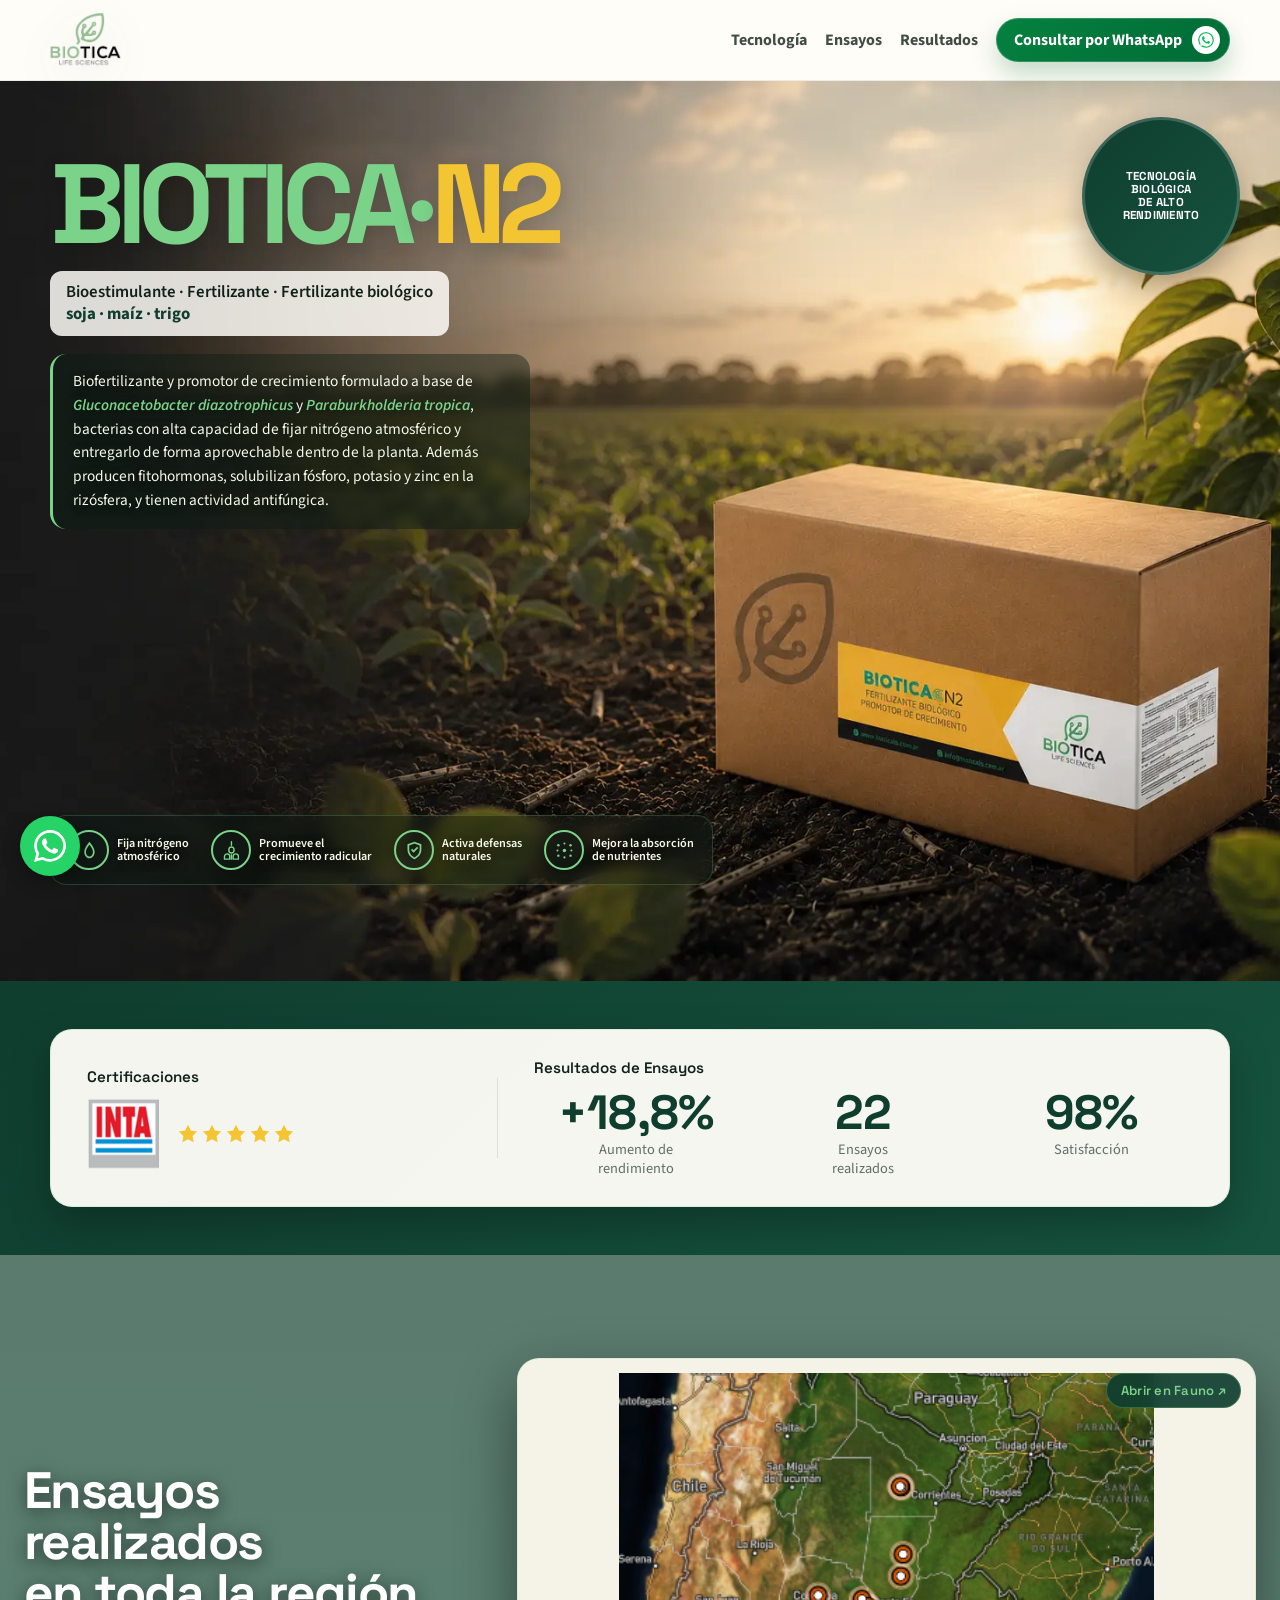
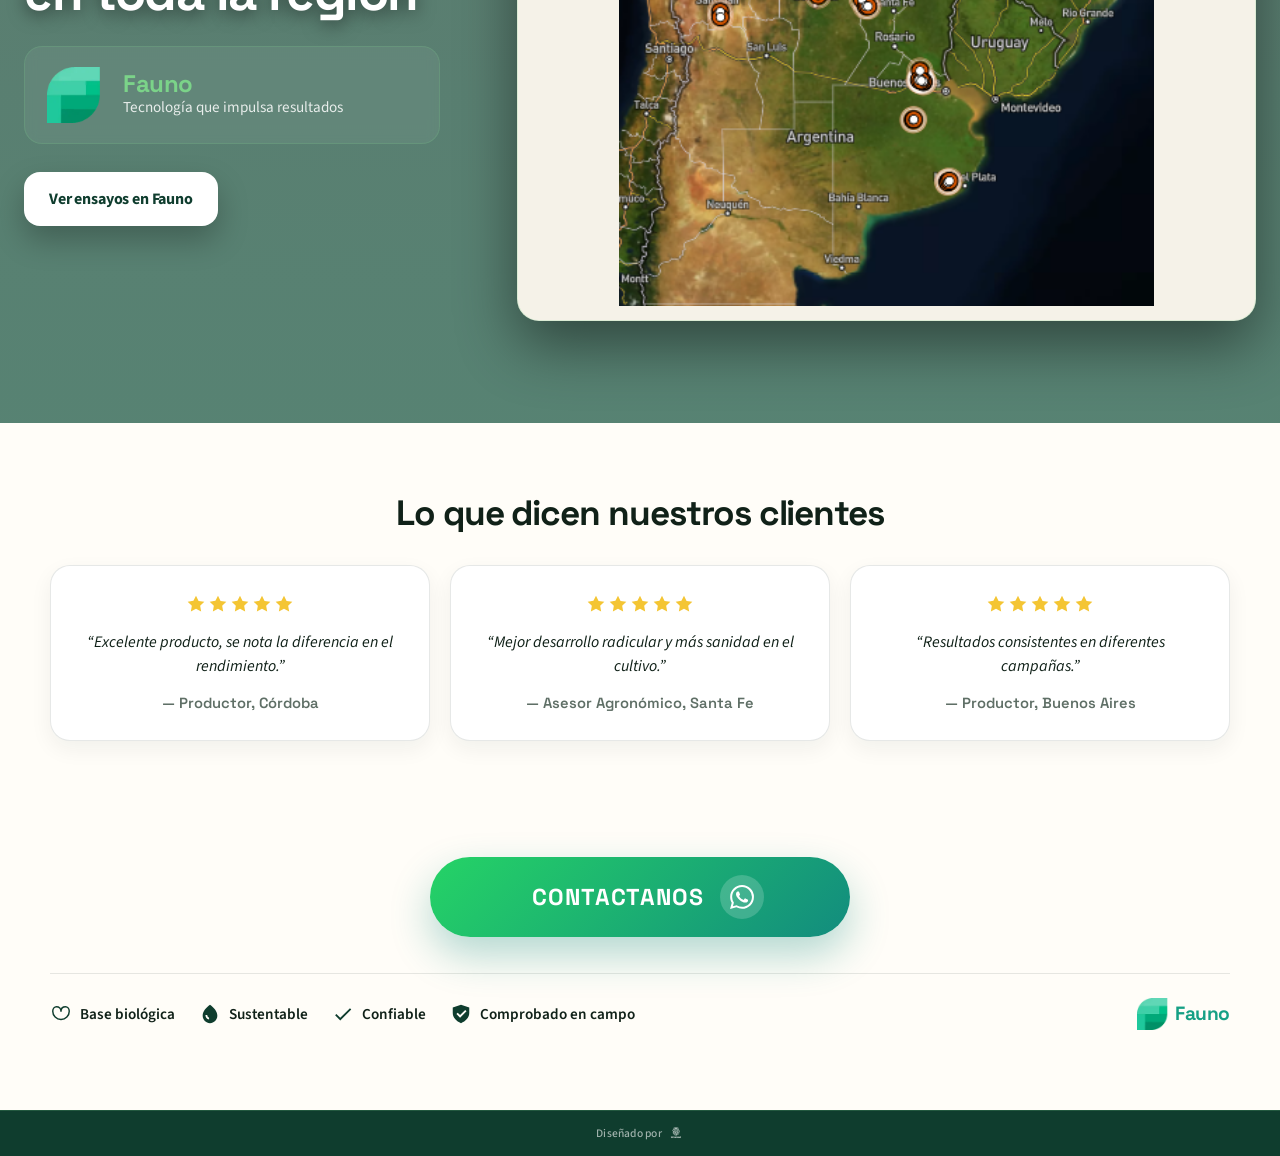
==== commit 19589325: "Actualiza CTAs y mapa de ensayos" ====
--- a/para-fauno/index.html
+++ b/para-fauno/index.html
@@ -53,7 +53,12 @@
         <a href="#metricas">Tecnología</a>
         <a href="#ensayos-mapa">Ensayos</a>
         <a href="#resenas">Resultados</a>
-        <a href="https://wa.me/5491153358229?text=Hola%20Biotica%2C%20quiero%20informaci%C3%B3n%20comercial%20de%20BIOTICA%20N2." class="nav-cta" target="_blank" rel="noopener" data-track-click="header_cta">Consultar por WhatsApp</a>
+        <a href="https://wa.me/5491153358229?text=Hola%20Biotica%2C%20quiero%20informaci%C3%B3n%20comercial%20de%20BIOTICA%20N2." class="nav-cta" target="_blank" rel="noopener" data-track-click="header_cta">
+          <span>Consultar por WhatsApp</span>
+          <svg class="nav-wa-ico" viewBox="0 0 24 24" aria-hidden="true">
+            <path d="M17.472 14.382c-.297-.149-1.758-.867-2.03-.967-.273-.099-.471-.148-.67.15-.197.297-.767.966-.94 1.164-.173.199-.347.223-.644.075-.297-.15-1.255-.463-2.39-1.475-.883-.788-1.48-1.761-1.653-2.059-.173-.297-.018-.458.13-.606.134-.133.298-.347.446-.52.149-.174.198-.298.298-.497.099-.198.05-.371-.025-.52-.075-.149-.669-1.612-.916-2.207-.242-.579-.487-.5-.669-.51-.173-.008-.371-.01-.57-.01-.198 0-.52.074-.792.372-.272.297-1.04 1.016-1.04 2.479 0 1.462 1.065 2.875 1.213 3.074.149.198 2.096 3.2 5.077 4.487.709.306 1.262.489 1.694.625.712.227 1.36.195 1.871.118.571-.085 1.758-.719 2.006-1.413.248-.694.248-1.289.173-1.413-.074-.124-.272-.198-.57-.347m-5.421 7.403h-.004a9.87 9.87 0 01-5.031-1.378l-.361-.214-3.741.982.998-3.648-.235-.374a9.86 9.86 0 01-1.51-5.26c.001-5.45 4.436-9.884 9.888-9.884 2.64 0 5.122 1.03 6.988 2.898a9.825 9.825 0 012.893 6.994c-.003 5.45-4.437 9.884-9.885 9.884m8.413-18.297A11.815 11.815 0 0012.05 0C5.495 0 .16 5.335.157 11.892c0 2.096.547 4.142 1.588 5.945L.057 24l6.305-1.654a11.882 11.882 0 005.683 1.448h.005c6.554 0 11.89-5.335 11.893-11.893a11.821 11.821 0 00-3.48-8.413Z"/>
+          </svg>
+        </a>
       </nav>
     </div>
   </header>
@@ -172,14 +177,8 @@
           </a>
         </div>
 
-        <div class="fauno-embed-wrap" aria-label="Mapa interactivo de ensayos verificados en Fauno">
-          <iframe
-            src="https://fauno.ai/ensayos/?company=Biotica"
-            title="Ensayos verificados de Biotica en Fauno"
-            loading="lazy"
-            referrerpolicy="no-referrer-when-downgrade"
-            allow="geolocation; clipboard-write"
-          ></iframe>
+        <div class="fauno-map-card" aria-label="Mapa de ensayos verificados en Fauno">
+          <img class="fauno-map-image" src="../mapa.png" alt="Mapa regional con ensayos de BIOTICA N2" loading="lazy" />
           <a href="https://fauno.ai/ensayos/?company=Biotica" target="_blank" rel="noopener" class="fauno-embed-link" data-track-click="fauno_embed_open">Abrir en Fauno ↗</a>
         </div>
       </div>
--- a/para-fauno/assets/styles.css
+++ b/para-fauno/assets/styles.css
@@ -81,10 +81,24 @@
 }
 
 .nav-cta {
-  padding: 12px 18px;
+  display: inline-flex;
+  align-items: center;
+  gap: 10px;
+  padding: 8px 10px 8px 18px;
   border-radius: 999px;
-  background: var(--forest);
+  background: linear-gradient(135deg, #05813f 0%, #006b36 100%);
   color: white !important;
+  box-shadow: 0 12px 26px rgba(0, 107, 54, 0.24), inset 0 0 0 1px rgba(255, 255, 255, 0.18);
+}
+
+.nav-wa-ico {
+  width: 28px;
+  height: 28px;
+  padding: 6px;
+  border-radius: 999px;
+  background: #ffffff;
+  fill: #16b85e;
+  flex: 0 0 auto;
 }
 
 .hero {
@@ -363,13 +377,14 @@
   display: inline-flex;
   align-items: center;
   justify-content: center;
-  min-height: 52px;
-  padding: 0 22px;
-  border-radius: 999px;
+  min-height: 54px;
+  padding: 0 24px;
+  border-radius: 16px;
   border: 1px solid transparent;
-  font-weight: 700;
+  font-weight: 800;
   font-size: 1rem;
-  transition: transform 0.16s ease, box-shadow 0.16s ease, background 0.16s ease;
+  letter-spacing: -0.01em;
+  transition: transform 0.16s ease, box-shadow 0.16s ease, background 0.16s ease, border-color 0.16s ease;
 }
 
 .button:hover,
@@ -535,10 +550,12 @@
 }
 
 .button-wa {
-  background: #25D366;
-  color: white !important;
-  box-shadow: 0 12px 30px rgba(37, 211, 102, 0.35);
-  gap: 10px;
+  background: linear-gradient(135deg, #05a651 0%, #008043 100%);
+  color: #ffffff !important;
+  font-weight: 800;
+  gap: 12px;
+  border-color: rgba(255, 255, 255, 0.18);
+  box-shadow: 0 14px 30px rgba(0, 107, 54, 0.28), inset 0 1px 0 rgba(255, 255, 255, 0.2);
 }
 
 .button-wa svg {
@@ -548,8 +565,20 @@
   flex-shrink: 0;
 }
 
+.button-wa .wa-ico {
+  width: 34px;
+  height: 34px;
+  padding: 8px;
+  border-radius: 999px;
+  background: #ffffff;
+  fill: #10b85a;
+  flex: 0 0 auto;
+}
+
 .button-wa:hover {
-  background: #1ebe5a;
+  background: linear-gradient(135deg, #12bd62 0%, #008b49 100%);
+  color: #ffffff !important;
+  box-shadow: 0 18px 38px rgba(0, 107, 54, 0.36), inset 0 1px 0 rgba(255, 255, 255, 0.28);
 }
 
 .wa-bubble {
@@ -972,7 +1001,8 @@
   align-items: center;
 }
 
-.fauno-embed-wrap {
+.fauno-embed-wrap,
+.fauno-map-card {
   position: relative;
   width: 100%;
   height: clamp(620px, 72vh, 980px);
@@ -984,13 +1014,21 @@
   box-shadow: 0 24px 60px rgba(0, 0, 0, 0.45);
 }
 
-.fauno-embed-wrap iframe {
-  position: absolute;
-  inset: 0;
+
+.fauno-map-card {
+  height: clamp(360px, 44vw, 620px);
+  min-height: 360px;
+  padding: 14px;
+  background: #f5f2e8;
+}
+
+.fauno-map-image {
+  display: block;
   width: 100%;
   height: 100%;
-  border: 0;
-  background: #f5f2e8;
+  object-fit: contain;
+  object-position: center;
+  border-radius: 16px;
 }
 
 .fauno-embed-link {
@@ -1439,6 +1477,11 @@
     height: 75vh;
   }
 
+  .fauno-map-card {
+    min-height: 360px;
+    height: clamp(360px, 62vw, 560px);
+  }
+
   .trust-band {
     grid-template-columns: 1fr;
     gap: 22px;
@@ -1466,6 +1509,12 @@
   .fauno-embed-wrap {
     min-height: 480px;
     height: 80vh;
+    border-radius: 16px;
+  }
+
+  .fauno-map-card {
+    min-height: 320px;
+    height: clamp(320px, 88vw, 480px);
     border-radius: 16px;
   }
 
